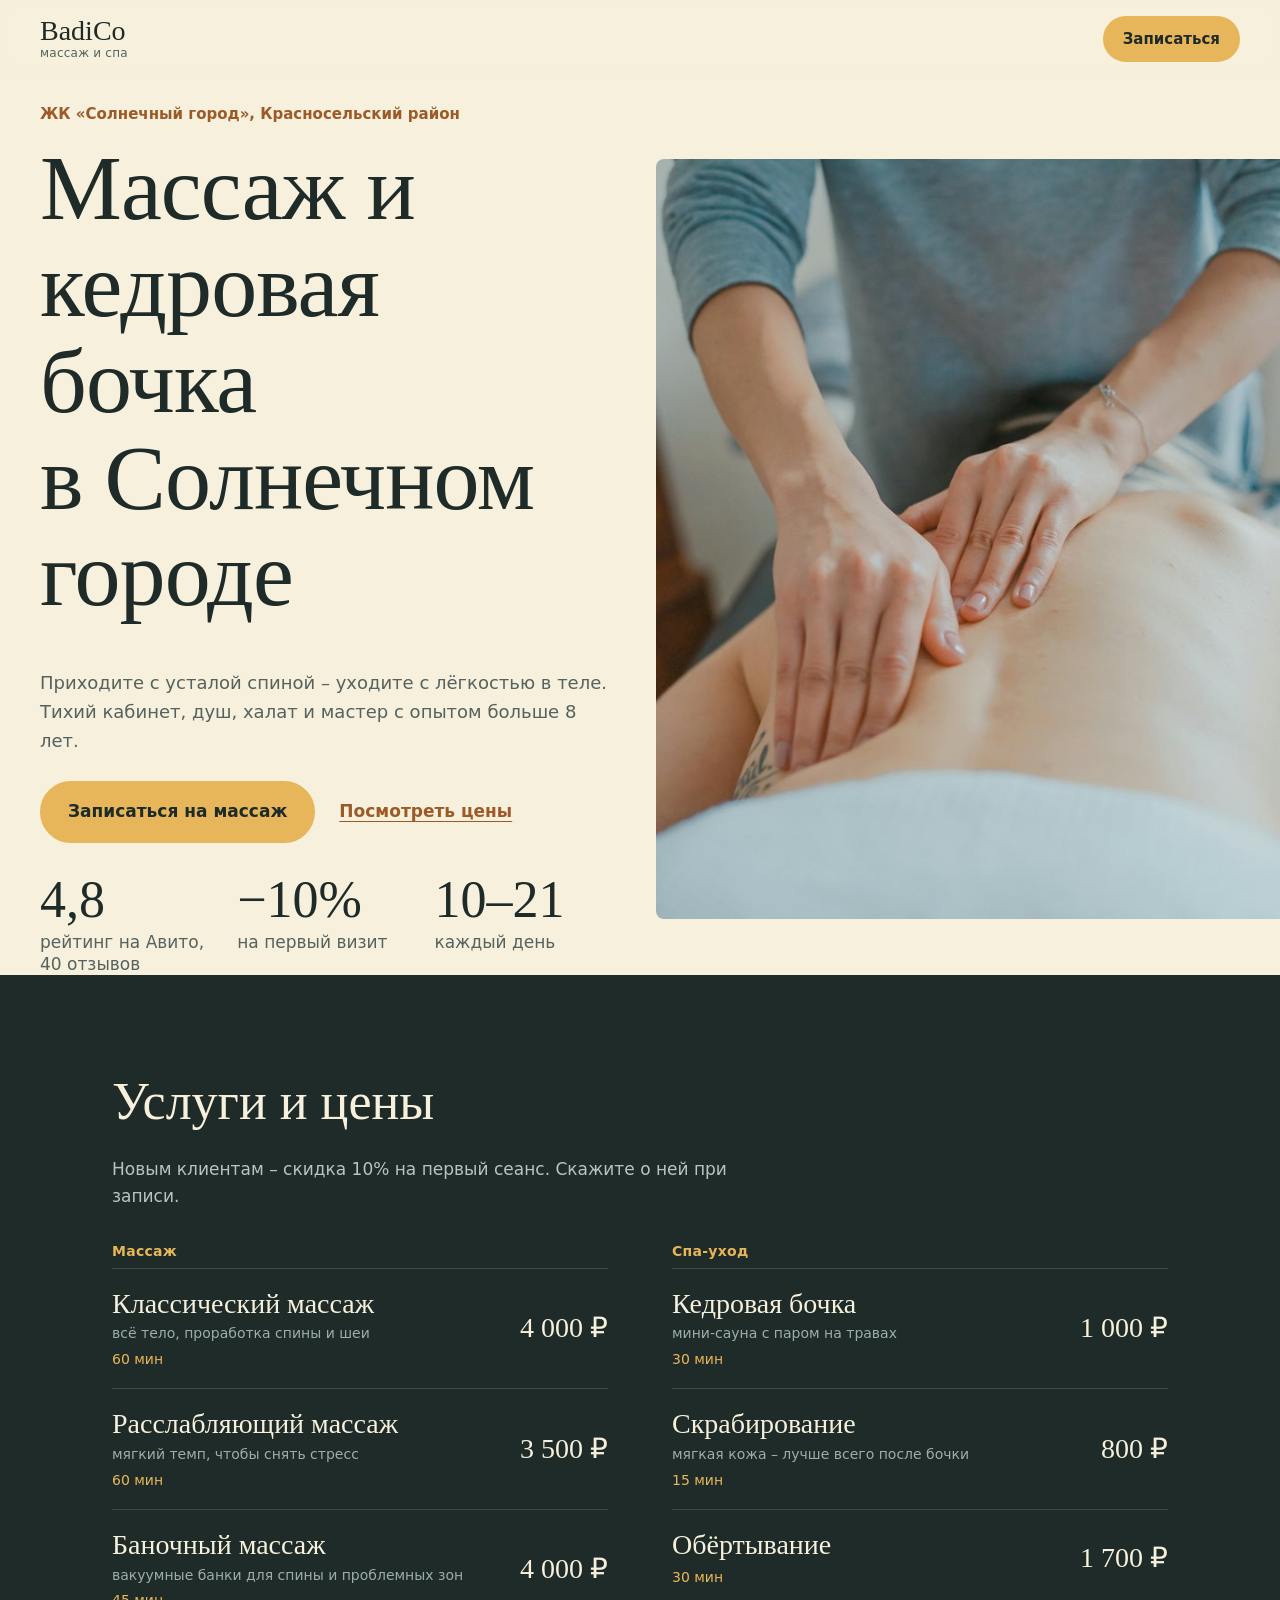
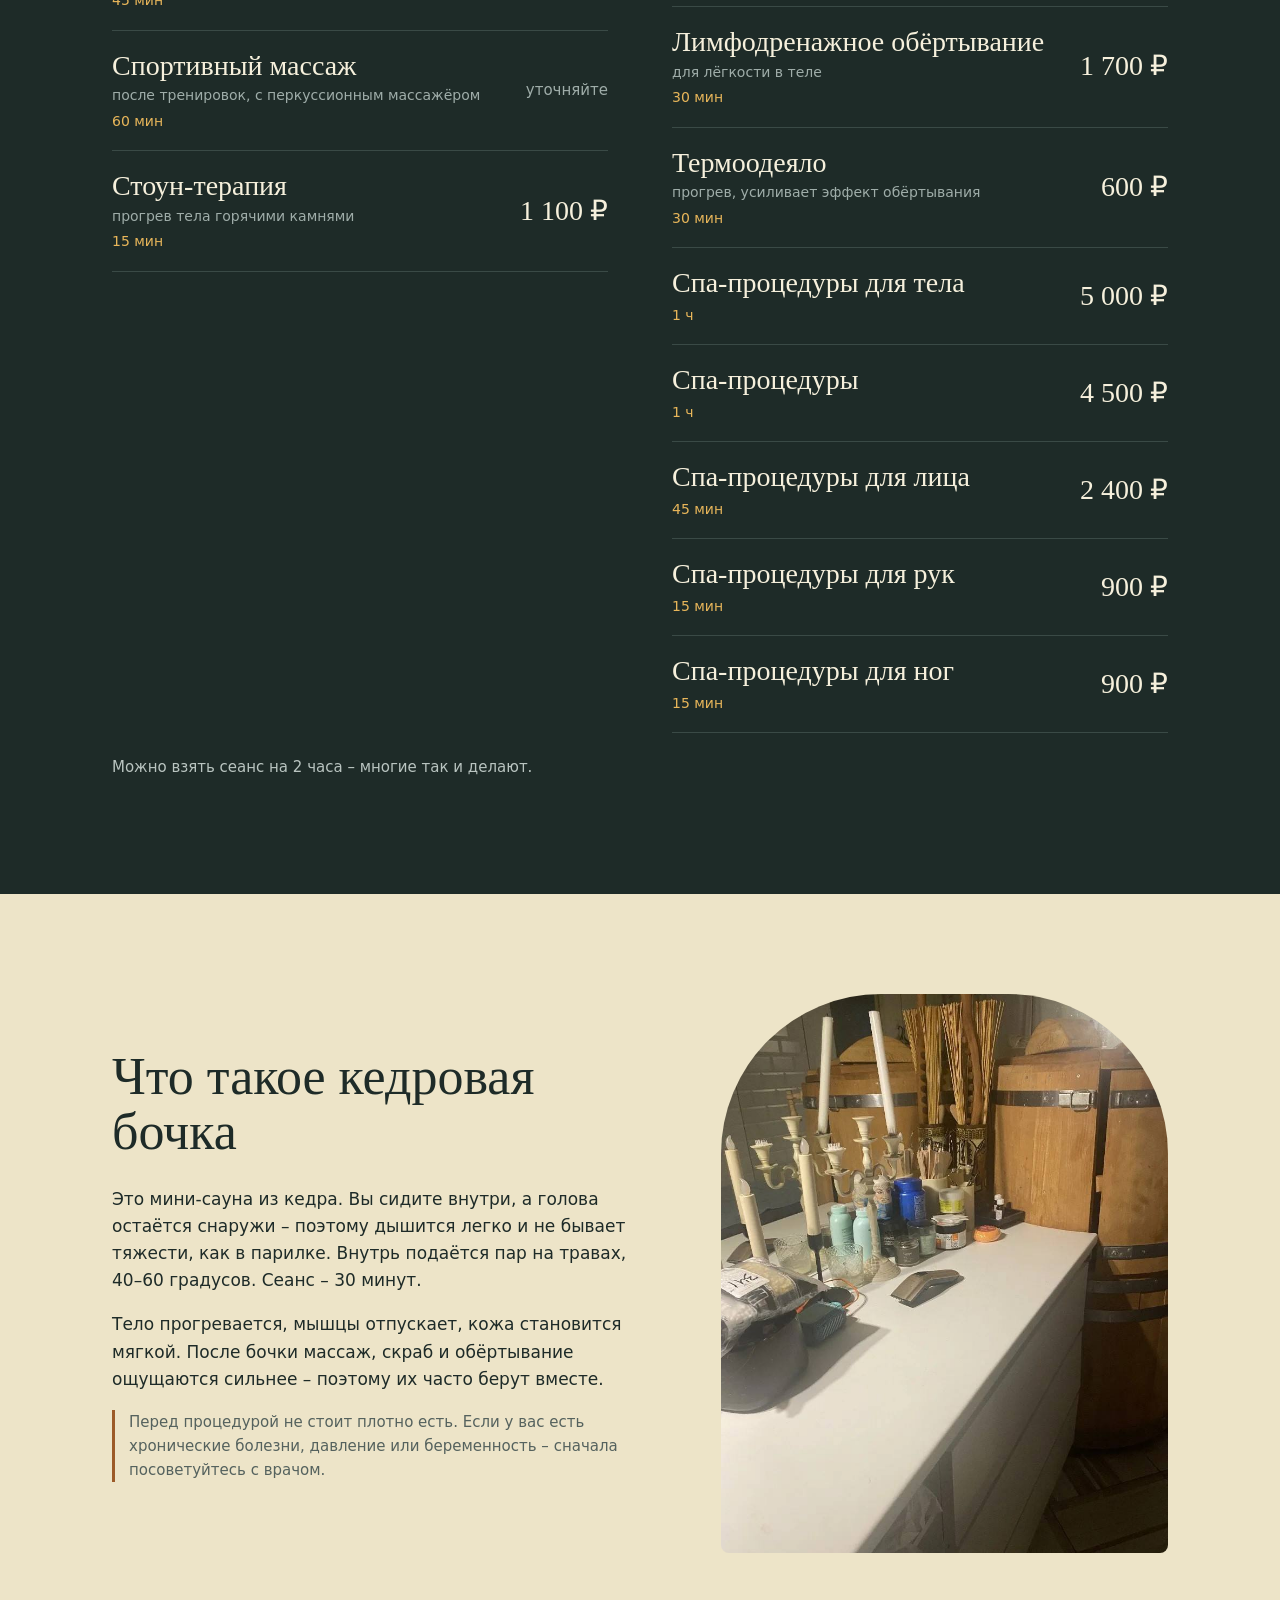
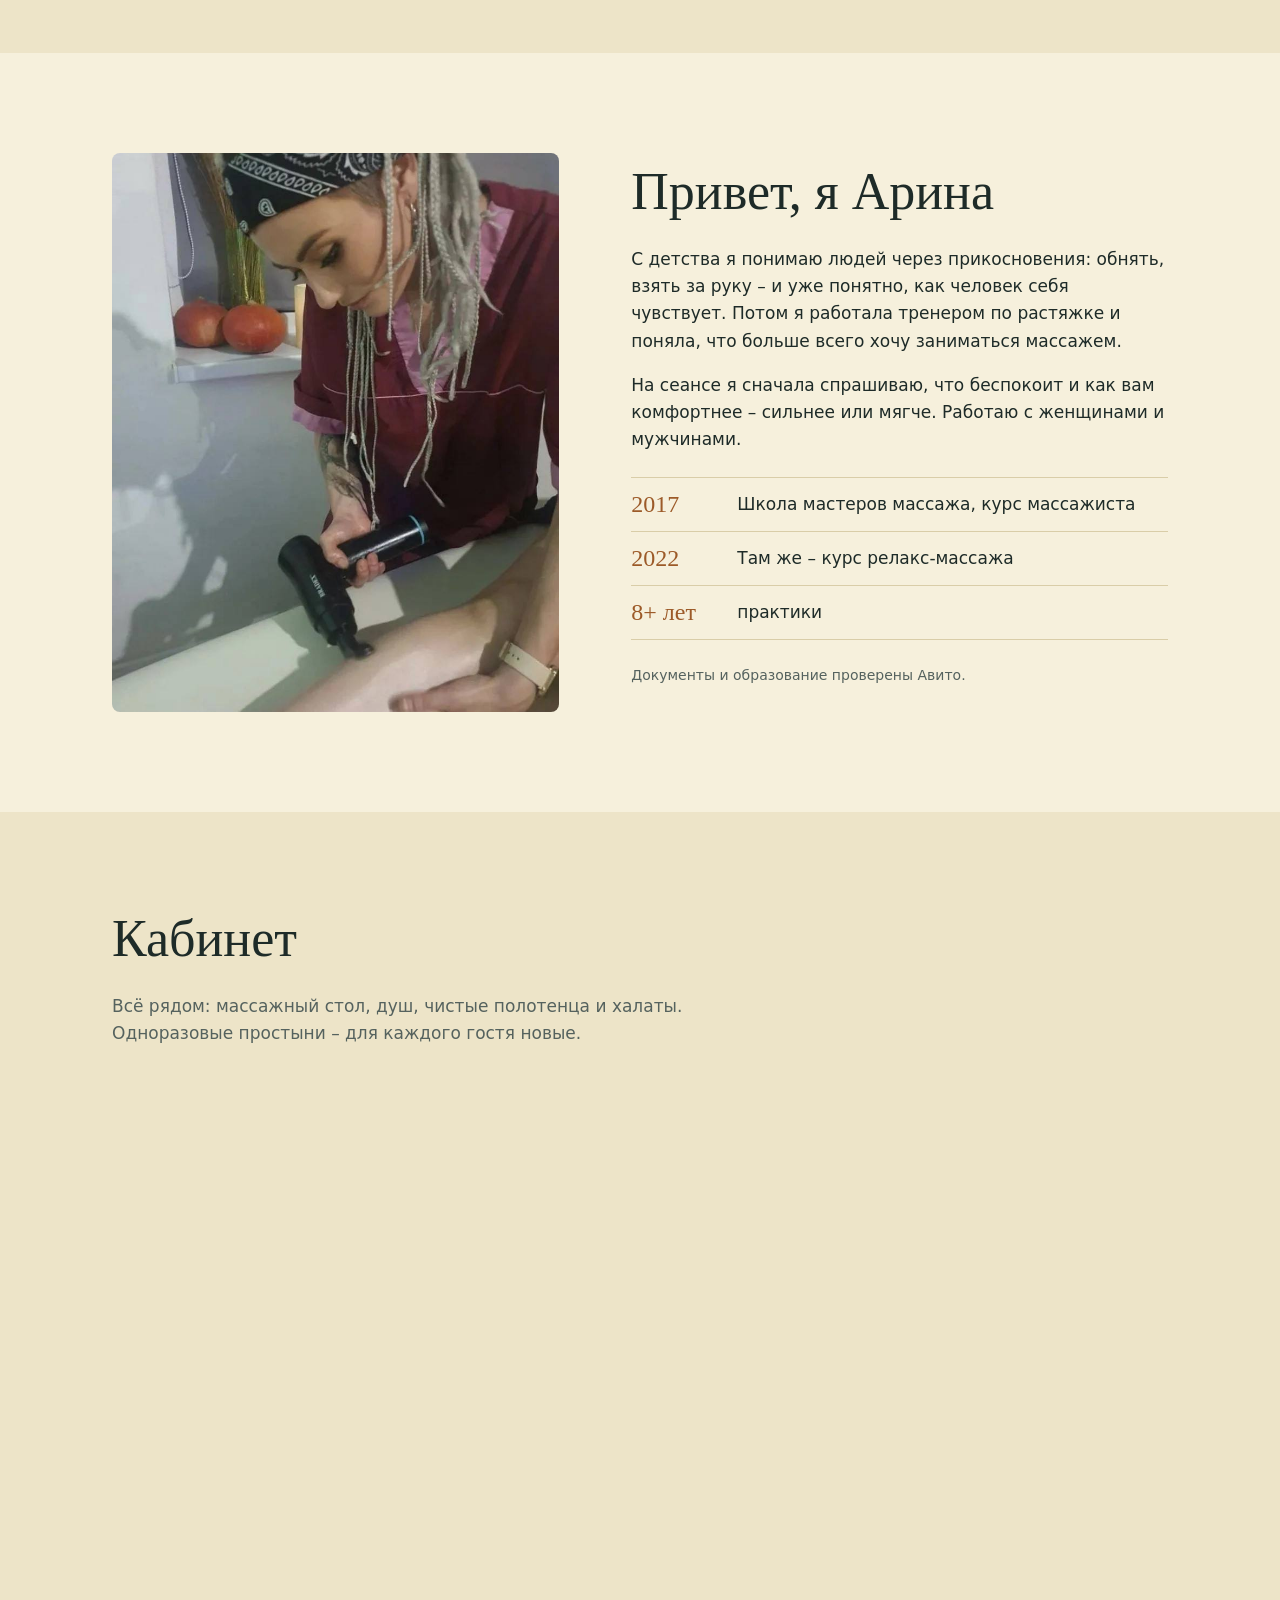
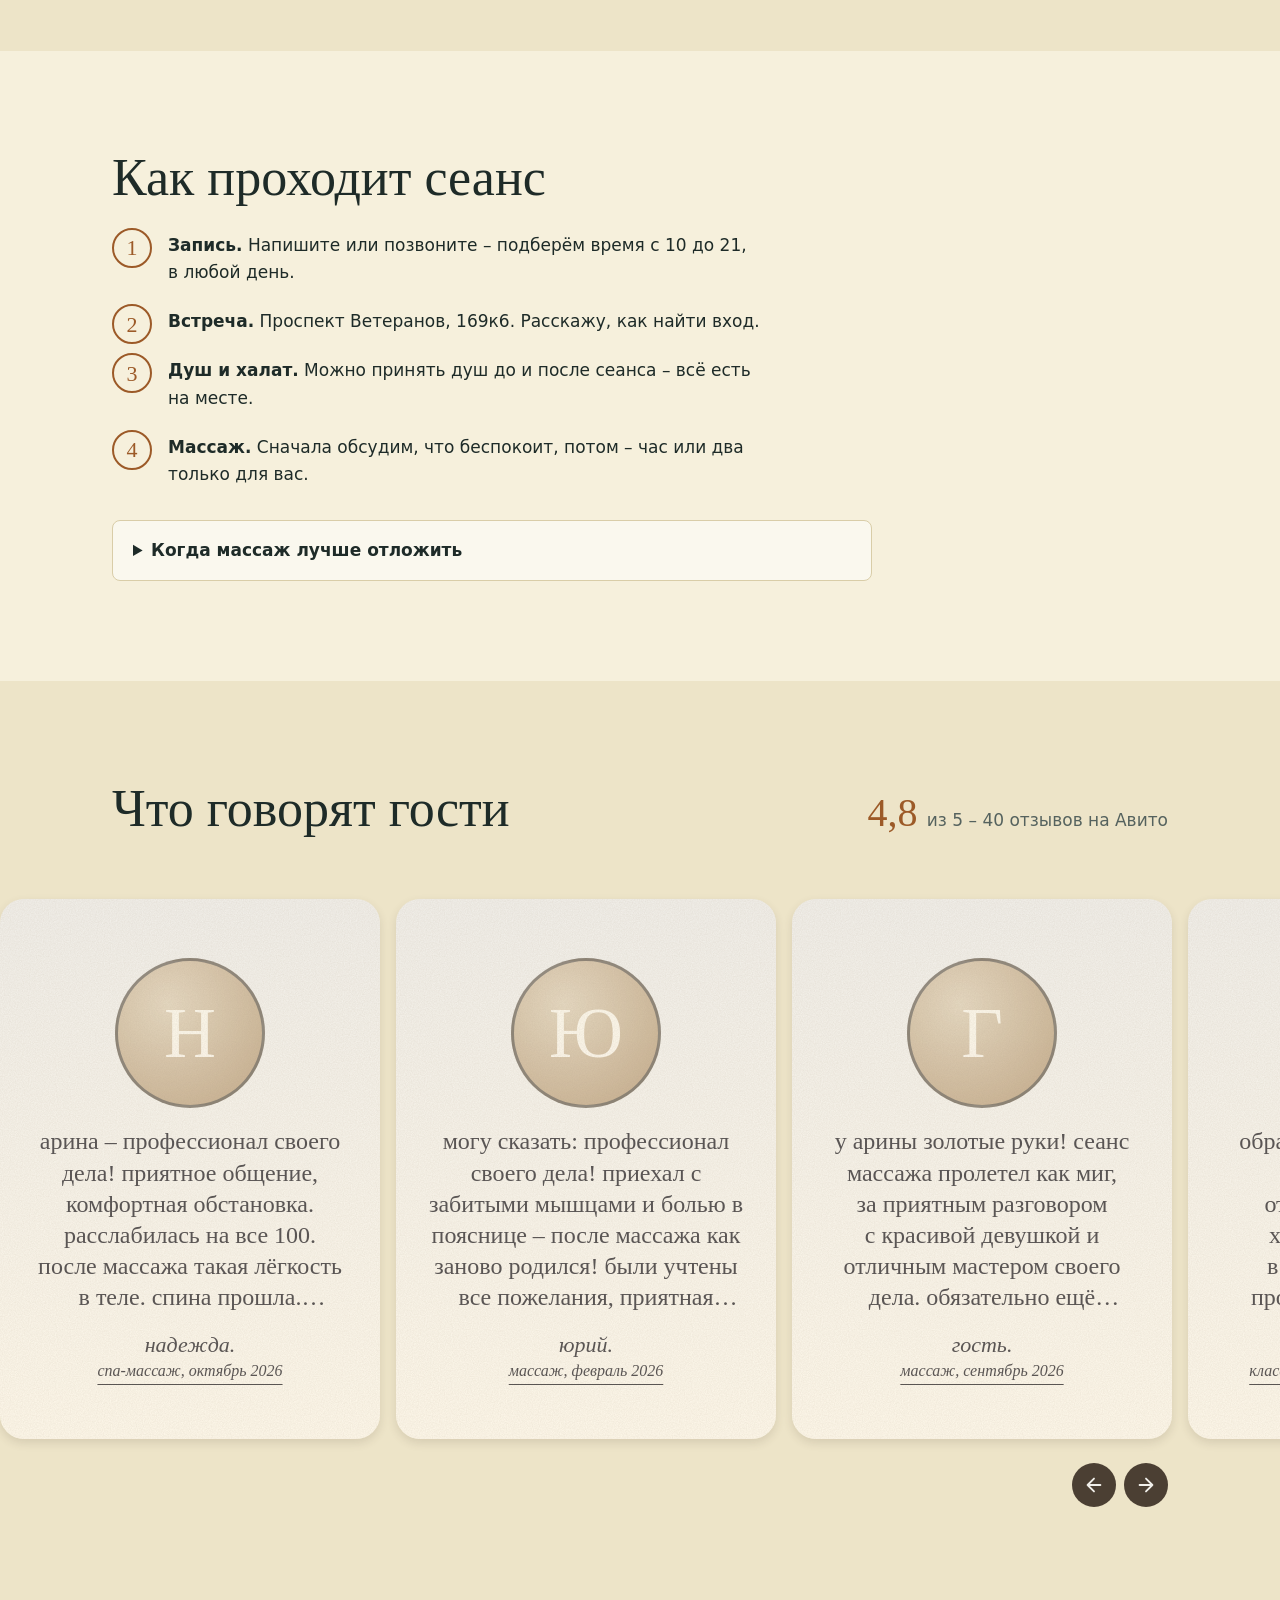
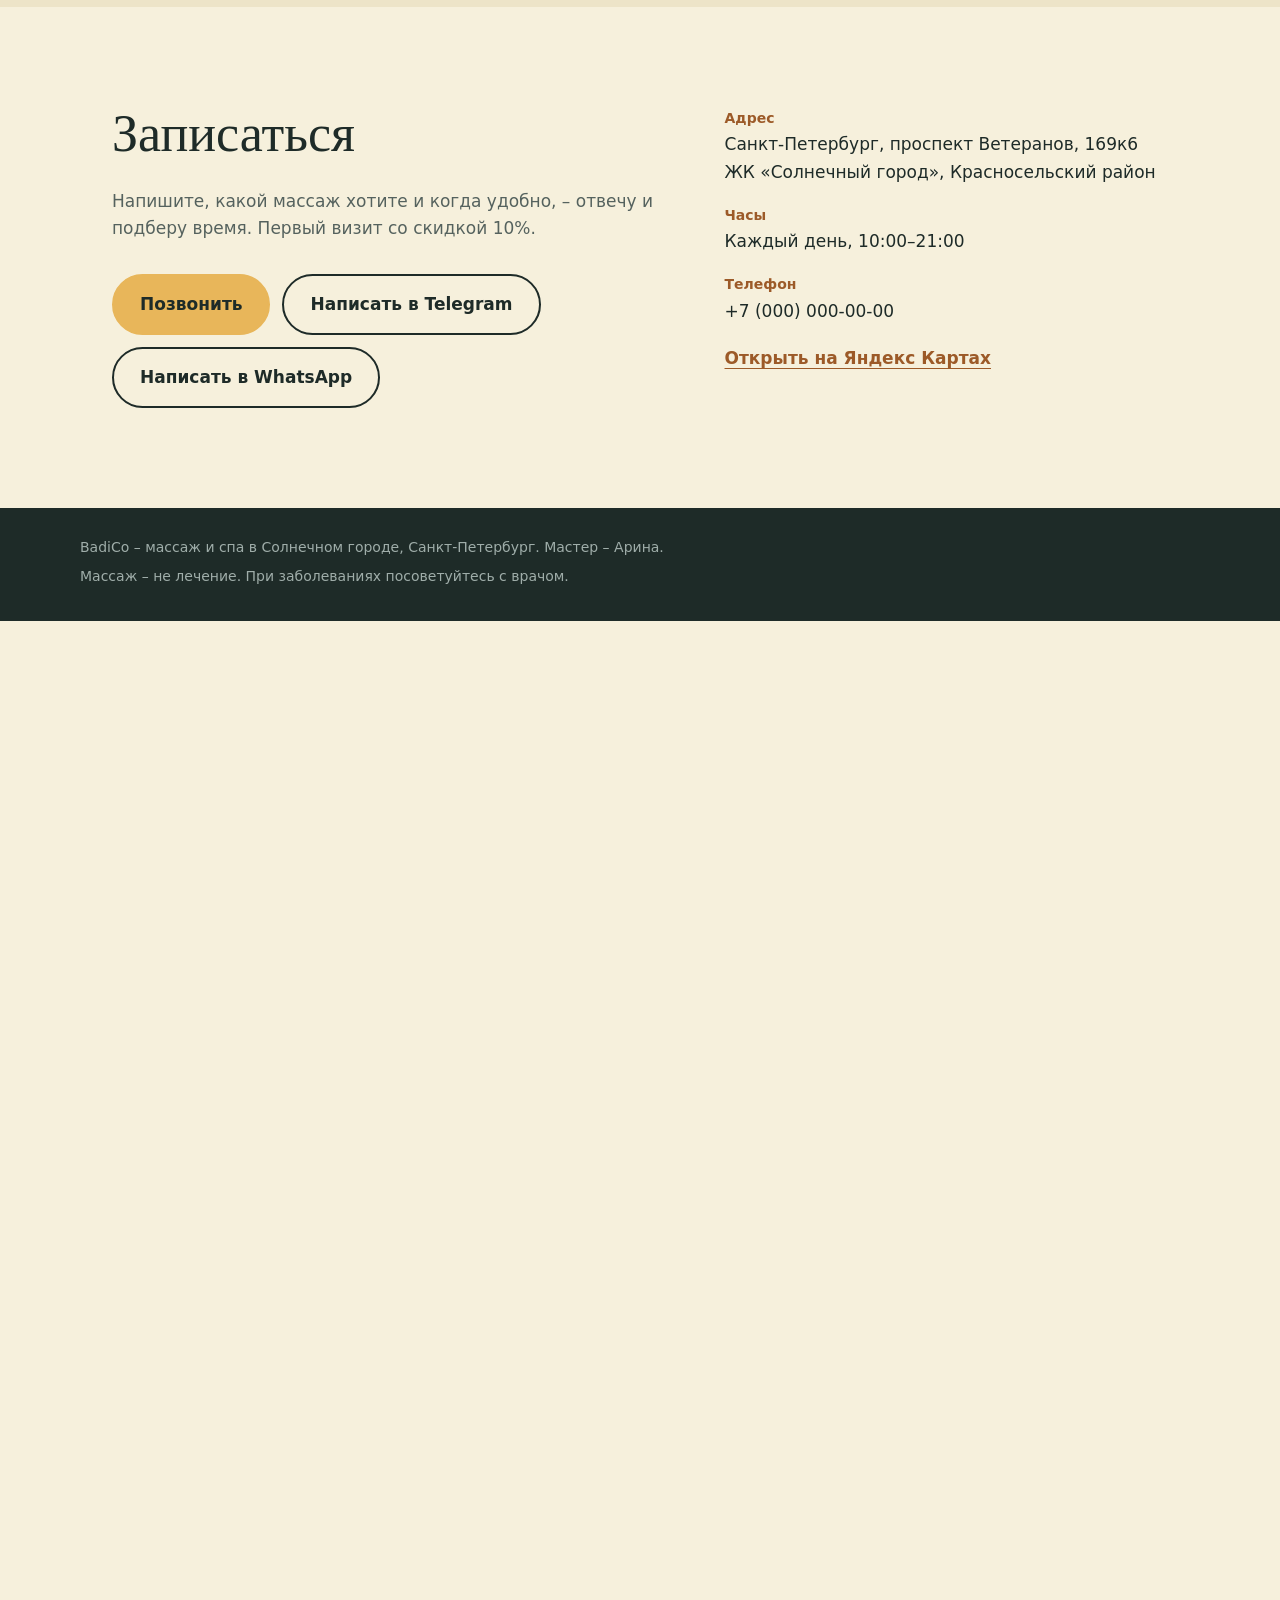
==== index.html @ e0765d7e "Главный адрес сразу открывает сайт массажа Co-Authored-By: Claude Opus 5.5 <noreply@anthropic.com>" ====
<!DOCTYPE html>
<html lang="ru">
<head>
  <meta charset="UTF-8">
  <meta http-equiv="Content-Security-Policy" content="default-src 'none'; img-src 'self' data:; style-src 'unsafe-inline'; base-uri 'none'">
  <meta name="viewport" content="width=device-width, initial-scale=1">
  <!-- Главная страница репозитория: сразу ведёт на сайт массажа -->
  <meta http-equiv="refresh" content="0; url=massazh-arina/">
  <link rel="canonical" href="massazh-arina/">
  <title>BadiCo – массаж и кедровая бочка в Солнечном городе</title>
  <meta name="description" content="Переход на сайт BadiCo – массаж и спа в Солнечном городе, Санкт-Петербург.">
  <link rel="icon" href="massazh-arina/img/favicon.svg" type="image/svg+xml">
  <style>
    body { margin: 0; min-height: 100vh; display: grid; place-items: center; background: #f6f0dc; color: #1e2b28; font: 18px/1.5 system-ui, sans-serif; text-align: center; padding: 16px; }
    a { color: #9c5a28; font-weight: 700; }
  </style>
</head>
<body>
  <p>Открываем сайт BadiCo…<br>Если ничего не происходит – <a href="massazh-arina/">нажмите сюда</a>.</p>
</body>
</html>
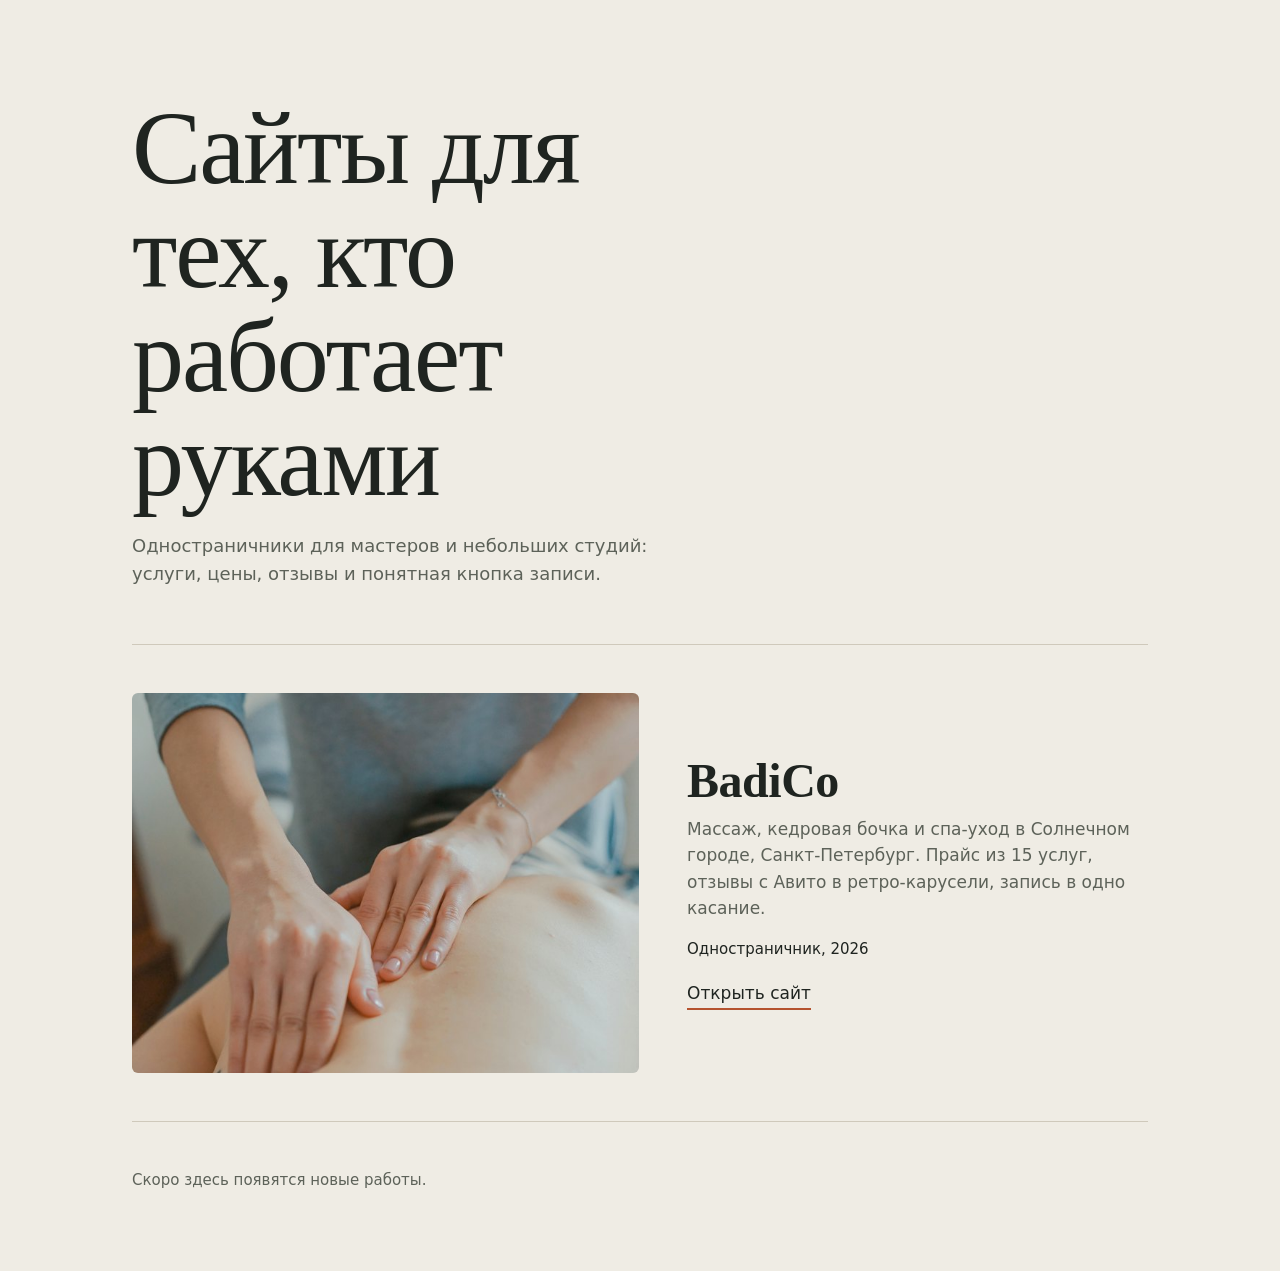
==== commit 9330a92e: "Главная страница – портфолио со списком сайтов Сайт массажа теперь живёт отдельным проектом Vercel: " ====
--- a/index.html
+++ b/index.html
@@ -2,20 +2,97 @@
 <html lang="ru">
 <head>
   <meta charset="UTF-8">
-  <meta http-equiv="Content-Security-Policy" content="default-src 'none'; img-src 'self' data:; style-src 'unsafe-inline'; base-uri 'none'">
+  <meta http-equiv="Content-Security-Policy" content="default-src 'self'; style-src 'self' 'unsafe-inline' https://fonts.googleapis.com; font-src https://fonts.gstatic.com; img-src 'self' data:; script-src 'none'; object-src 'none'; base-uri 'self'; form-action 'none'">
+  <meta name="referrer" content="strict-origin-when-cross-origin">
   <meta name="viewport" content="width=device-width, initial-scale=1">
-  <!-- Главная страница репозитория: сразу ведёт на сайт массажа -->
-  <meta http-equiv="refresh" content="0; url=massazh-arina/">
-  <link rel="canonical" href="massazh-arina/">
-  <title>BadiCo – массаж и кедровая бочка в Солнечном городе</title>
-  <meta name="description" content="Переход на сайт BadiCo – массаж и спа в Солнечном городе, Санкт-Петербург.">
-  <link rel="icon" href="massazh-arina/img/favicon.svg" type="image/svg+xml">
+  <title>Best websites – портфолио сайтов</title>
+  <meta name="description" content="Сайты для мастеров и небольших студий: одностраничники с записью, ценами и отзывами.">
+  <link rel="icon" href="data:image/svg+xml,%3Csvg xmlns='http://www.w3.org/2000/svg' viewBox='0 0 64 64'%3E%3Crect width='64' height='64' rx='14' fill='%231f2420'/%3E%3Cpath d='M18 44V20h12a8 8 0 0 1 0 16H18' fill='none' stroke='%23e9c46a' stroke-width='6'/%3E%3C/svg%3E">
+  <link rel="preconnect" href="https://fonts.googleapis.com">
+  <link rel="preconnect" href="https://fonts.gstatic.com" crossorigin>
+  <link href="https://fonts.googleapis.com/css2?family=Literata:opsz,wght@7..72,400;7..72,600&family=Golos+Text:wght@400;500&display=swap" rel="stylesheet">
   <style>
-    body { margin: 0; min-height: 100vh; display: grid; place-items: center; background: #f6f0dc; color: #1e2b28; font: 18px/1.5 system-ui, sans-serif; text-align: center; padding: 16px; }
-    a { color: #9c5a28; font-weight: 700; }
+    :root {
+      --bg: #efece4;
+      --ink: #1f2420;
+      --soft: #5d6259;
+      --line: #cfc9bb;
+      --accent: #b5532f;
+      --gutter: 16px;
+    }
+    * { box-sizing: border-box; }
+    body {
+      margin: 0; background: var(--bg); color: var(--ink);
+      font: 400 17px/1.55 "Golos Text", system-ui, sans-serif;
+      -webkit-font-smoothing: antialiased;
+    }
+    a { color: inherit; }
+    :focus-visible { outline: 3px solid var(--accent); outline-offset: 4px; }
+    .wrap { max-width: 1080px; margin: 0 auto; padding: 0 var(--gutter); }
+
+    header { padding: 56px 0 40px; border-bottom: 1px solid var(--line); }
+    h1 {
+      font: 400 clamp(44px, 10vw, 104px)/1 "Literata", Georgia, serif;
+      letter-spacing: -.02em; margin: 0 0 20px; max-width: 12ch;
+    }
+    .lead { color: var(--soft); max-width: 46ch; margin: 0; font-size: 18px; }
+
+    .works { list-style: none; margin: 0; padding: 0; }
+    .work { border-bottom: 1px solid var(--line); }
+    .work a {
+      display: grid; gap: 20px; padding: 32px 0; text-decoration: none;
+    }
+    .work img {
+      display: block; width: 100%; height: auto; aspect-ratio: 4 / 3; object-fit: cover; object-position: center 40%; border-radius: 6px;
+      transition: transform .5s cubic-bezier(.2,.7,.2,1);
+    }
+    .work h2 {
+      font: 600 clamp(30px, 6vw, 48px)/1.05 "Literata", Georgia, serif;
+      margin: 0 0 10px; letter-spacing: -.01em;
+    }
+    .work p { margin: 0 0 14px; color: var(--soft); max-width: 44ch; }
+    .work .meta { font-size: 15px; color: var(--ink); }
+    .work .go {
+      display: inline-block; margin-top: 18px; font-weight: 500;
+      border-bottom: 2px solid var(--accent); padding-bottom: 2px;
+    }
+    @media (hover: hover) {
+      .work a:hover img { transform: scale(1.02); }
+      .work a:hover .go { color: var(--accent); }
+    }
+
+    .next { padding: 32px 0 64px; color: var(--soft); font-size: 15px; }
+
+    @media (min-width: 768px) {
+      :root { --gutter: 32px; }
+      header { padding: 96px 0 56px; }
+      .work a { grid-template-columns: 1.1fr 1fr; gap: 48px; align-items: center; padding: 48px 0; }
+    }
+    @media (prefers-reduced-motion: reduce) { .work img { transition: none; } }
   </style>
 </head>
 <body>
-  <p>Открываем сайт BadiCo…<br>Если ничего не происходит – <a href="massazh-arina/">нажмите сюда</a>.</p>
+  <main class="wrap">
+    <header>
+      <h1>Сайты для тех, кто работает руками</h1>
+      <p class="lead">Одностраничники для мастеров и небольших студий: услуги, цены, отзывы и понятная кнопка записи.</p>
+    </header>
+
+    <ul class="works">
+      <li class="work">
+        <a href="https://massazh-badico.vercel.app/">
+          <img src="massazh-arina/img/massazh-ruki-700.jpg" width="700" height="1050" alt="Сайт BadiCo: руки мастера массируют спину">
+          <div>
+            <h2>BadiCo</h2>
+            <p>Массаж, кедровая бочка и спа-уход в Солнечном городе, Санкт-Петербург. Прайс из 15 услуг, отзывы с Авито в ретро-карусели, запись в одно касание.</p>
+            <span class="meta">Одностраничник, 2026</span><br>
+            <span class="go">Открыть сайт</span>
+          </div>
+        </a>
+      </li>
+    </ul>
+
+    <p class="next">Скоро здесь появятся новые работы.</p>
+  </main>
 </body>
 </html>
